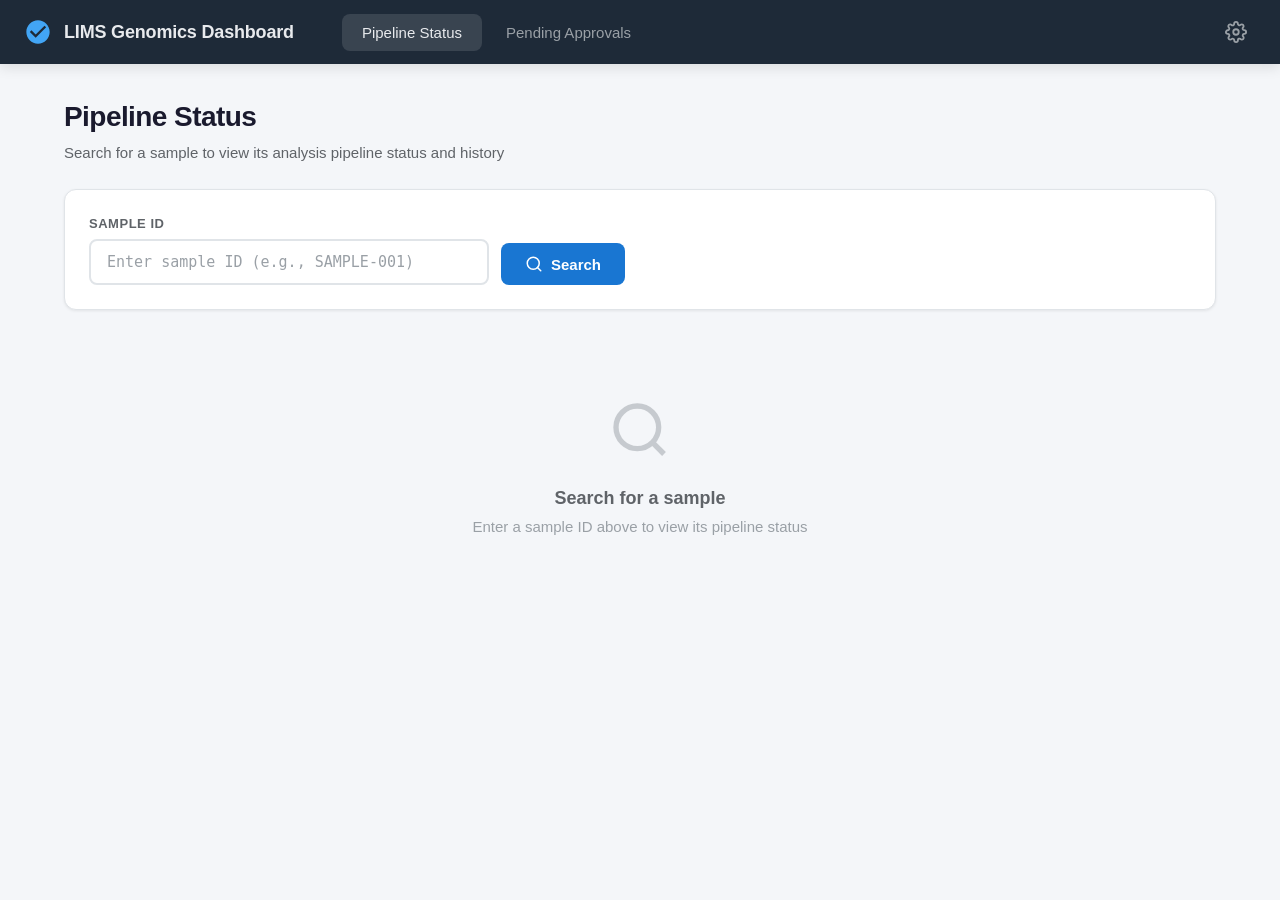
==== frontend/index.html @ cf2f7ed7 "Add LIMS orchestration, frontend dashboard, and CloudFront deployment - Add LimsOrchestrationStack: " ====
<!DOCTYPE html>
<html lang="en">
<head>
    <meta charset="UTF-8">
    <meta name="viewport" content="width=device-width, initial-scale=1.0">
    <meta name="description" content="LIMS Genomics Dashboard - Pipeline Status and Approvals Management">
    <title>LIMS Genomics Dashboard</title>
    <link rel="stylesheet" href="styles.css">
    <link rel="icon" href="data:image/svg+xml,<svg xmlns='http://www.w3.org/2000/svg' viewBox='0 0 100 100'><text y='.9em' font-size='90'>🧬</text></svg>">
</head>
<body>
    <!-- Navigation -->
    <nav class="nav">
        <div class="nav-brand">
            <svg viewBox="0 0 24 24" fill="currentColor">
                <path d="M12 2C6.48 2 2 6.48 2 12s4.48 10 10 10 10-4.48 10-10S17.52 2 12 2zm-2 15l-5-5 1.41-1.41L10 14.17l7.59-7.59L19 8l-9 9z"/>
            </svg>
            <span>LIMS Genomics Dashboard</span>
        </div>

        <div class="nav-items">
            <button class="nav-item active" data-view="status">Pipeline Status</button>
            <button class="nav-item" data-view="approvals">Pending Approvals</button>
        </div>

        <div class="nav-actions">
            <button class="icon-btn" id="settings-btn" title="Settings">
                <svg viewBox="0 0 24 24" fill="none" stroke="currentColor" stroke-width="2" stroke-linecap="round" stroke-linejoin="round">
                    <circle cx="12" cy="12" r="3"/>
                    <path d="M19.4 15a1.65 1.65 0 0 0 .33 1.82l.06.06a2 2 0 0 1 0 2.83 2 2 0 0 1-2.83 0l-.06-.06a1.65 1.65 0 0 0-1.82-.33 1.65 1.65 0 0 0-1 1.51V21a2 2 0 0 1-2 2 2 2 0 0 1-2-2v-.09A1.65 1.65 0 0 0 9 19.4a1.65 1.65 0 0 0-1.82.33l-.06.06a2 2 0 0 1-2.83 0 2 2 0 0 1 0-2.83l.06-.06a1.65 1.65 0 0 0 .33-1.82 1.65 1.65 0 0 0-1.51-1H3a2 2 0 0 1-2-2 2 2 0 0 1 2-2h.09A1.65 1.65 0 0 0 4.6 9a1.65 1.65 0 0 0-.33-1.82l-.06-.06a2 2 0 0 1 0-2.83 2 2 0 0 1 2.83 0l.06.06a1.65 1.65 0 0 0 1.82.33H9a1.65 1.65 0 0 0 1-1.51V3a2 2 0 0 1 2-2 2 2 0 0 1 2 2v.09a1.65 1.65 0 0 0 1 1.51 1.65 1.65 0 0 0 1.82-.33l.06-.06a2 2 0 0 1 2.83 0 2 2 0 0 1 0 2.83l-.06.06a1.65 1.65 0 0 0-.33 1.82V9a1.65 1.65 0 0 0 1.51 1H21a2 2 0 0 1 2 2 2 2 0 0 1-2 2h-.09a1.65 1.65 0 0 0-1.51 1z"/>
                </svg>
            </button>
        </div>
    </nav>

    <!-- Main Content -->
    <main class="main">
        <!-- Pipeline Status View -->
        <div class="view active" id="status-view">
            <div class="view-header">
                <h1 class="view-title">Pipeline Status</h1>
                <p class="view-subtitle">Search for a sample to view its analysis pipeline status and history</p>
            </div>

            <div class="search-section">
                <form class="search-form" id="search-form">
                    <div class="form-group">
                        <label class="form-label" for="sample-id">Sample ID</label>
                        <input
                            type="text"
                            class="form-input"
                            id="sample-id"
                            placeholder="Enter sample ID (e.g., SAMPLE-001)"
                            autocomplete="off"
                        >
                    </div>
                    <button type="submit" class="btn btn-primary">
                        <svg width="18" height="18" viewBox="0 0 24 24" fill="none" stroke="currentColor" stroke-width="2" stroke-linecap="round" stroke-linejoin="round">
                            <circle cx="11" cy="11" r="8"/>
                            <path d="M21 21l-4.35-4.35"/>
                        </svg>
                        Search
                    </button>
                </form>
            </div>

            <div id="search-results">
                <div class="empty-state">
                    <svg viewBox="0 0 24 24" fill="none" stroke="currentColor" stroke-width="2">
                        <circle cx="11" cy="11" r="8"/>
                        <path d="M21 21l-4.35-4.35"/>
                    </svg>
                    <p class="empty-state-title">Search for a sample</p>
                    <p class="empty-state-text">Enter a sample ID above to view its pipeline status</p>
                </div>
            </div>
        </div>

        <!-- Pending Approvals View -->
        <div class="view" id="approvals-view">
            <div class="view-header">
                <h1 class="view-title">Pending Approvals</h1>
                <p class="view-subtitle">Review and approve samples awaiting authorization</p>
            </div>

            <div id="approvals-list">
                <div class="loading-state">
                    <div class="spinner"></div>
                    <p class="loading-text">Loading pending approvals...</p>
                </div>
            </div>
        </div>
    </main>

    <!-- Settings Modal -->
    <div class="modal-backdrop" id="settings-modal">
        <div class="modal">
            <div class="modal-header">
                <h2 class="modal-title">Settings</h2>
                <button class="modal-close" type="button" aria-label="Close">
                    <svg width="20" height="20" viewBox="0 0 24 24" fill="none" stroke="currentColor" stroke-width="2" stroke-linecap="round" stroke-linejoin="round">
                        <line x1="18" y1="6" x2="6" y2="18"/>
                        <line x1="6" y1="6" x2="18" y2="18"/>
                    </svg>
                </button>
            </div>
            <form id="settings-form">
                <div class="modal-body">
                    <div class="form-group">
                        <label class="form-label" for="api-url">API URL</label>
                        <input
                            type="url"
                            class="form-input"
                            id="api-url"
                            placeholder="https://api.example.com"
                        >
                    </div>
                    <div class="form-group">
                        <label class="form-label" for="api-key">API Key</label>
                        <input
                            type="password"
                            class="form-input"
                            id="api-key"
                            placeholder="Enter your API key"
                        >
                    </div>
                </div>
                <div class="modal-footer">
                    <button type="button" class="btn btn-secondary" data-dismiss="modal">Cancel</button>
                    <button type="submit" class="btn btn-primary">Save Settings</button>
                </div>
            </form>
        </div>
    </div>

    <!-- Approval Modal -->
    <div class="modal-backdrop" id="approval-modal">
        <div class="modal">
            <div class="modal-header">
                <h2 class="modal-title">Approve Sample</h2>
                <button class="modal-close" type="button" aria-label="Close">
                    <svg width="20" height="20" viewBox="0 0 24 24" fill="none" stroke="currentColor" stroke-width="2" stroke-linecap="round" stroke-linejoin="round">
                        <line x1="18" y1="6" x2="6" y2="18"/>
                        <line x1="6" y1="6" x2="18" y2="18"/>
                    </svg>
                </button>
            </div>
            <form id="approval-form">
                <div class="modal-body">
                    <p style="margin-bottom: 16px; color: var(--text-secondary);">
                        Sample ID: <strong id="approval-sample-id" style="color: var(--text-primary); font-family: var(--font-mono);"></strong>
                    </p>
                    <div class="form-group">
                        <label class="form-label" for="approver-name">Your Name *</label>
                        <input
                            type="text"
                            class="form-input"
                            id="approver-name"
                            placeholder="Enter your name"
                            required
                        >
                    </div>
                    <div class="form-group">
                        <label class="form-label" for="approval-reason">Reason (Optional)</label>
                        <textarea
                            class="form-textarea"
                            id="approval-reason"
                            placeholder="Enter reason for approval or rejection..."
                        ></textarea>
                    </div>
                </div>
                <div class="modal-footer">
                    <button type="button" class="btn btn-secondary" data-dismiss="modal">Cancel</button>
                    <button type="submit" class="btn btn-success" id="approval-submit-btn">Approve</button>
                </div>
            </form>
        </div>
    </div>

    <!-- Toast Container -->
    <div class="toast-container" id="toast-container"></div>

    <!-- Scripts -->
    <script src="config.js"></script>
    <script src="api.js"></script>
    <script src="app.js"></script>
</body>
</html>
---- frontend/styles.css ----
/* LIMS Genomics Dashboard - Styles */

:root {
    /* Core palette */
    --primary: #1976d2;
    --primary-dark: #1565c0;
    --primary-light: #42a5f5;
    --success: #4caf50;
    --success-light: #81c784;
    --danger: #e53935;
    --danger-light: #ef5350;
    --warning: #ff9800;
    --warning-light: #ffb74d;
    --info: #2196f3;

    /* Neutrals */
    --nav-bg: #1e2a38;
    --nav-text: #e8eaed;
    --body-bg: #f4f6f9;
    --card-bg: #ffffff;
    --text-primary: #1a1a2e;
    --text-secondary: #5f6368;
    --text-muted: #9aa0a6;
    --border-color: #e0e4e8;
    --divider: #eef0f2;

    /* Shadows */
    --shadow-sm: 0 1px 3px rgba(0, 0, 0, 0.08);
    --shadow-md: 0 4px 12px rgba(0, 0, 0, 0.1);
    --shadow-lg: 0 8px 24px rgba(0, 0, 0, 0.12);

    /* Spacing */
    --radius-sm: 4px;
    --radius-md: 8px;
    --radius-lg: 12px;

    /* Typography */
    --font-family: 'Segoe UI', -apple-system, BlinkMacSystemFont, sans-serif;
    --font-mono: 'SF Mono', 'Consolas', 'Monaco', monospace;
}

*, *::before, *::after {
    box-sizing: border-box;
    margin: 0;
    padding: 0;
}

html {
    font-size: 16px;
    -webkit-font-smoothing: antialiased;
    -moz-osx-font-smoothing: grayscale;
}

body {
    font-family: var(--font-family);
    background: var(--body-bg);
    color: var(--text-primary);
    line-height: 1.5;
    min-height: 100vh;
}

/* Navigation */
.nav {
    background: var(--nav-bg);
    padding: 0 24px;
    display: flex;
    align-items: center;
    height: 64px;
    position: sticky;
    top: 0;
    z-index: 100;
    box-shadow: var(--shadow-md);
}

.nav-brand {
    display: flex;
    align-items: center;
    gap: 12px;
    color: var(--nav-text);
    font-weight: 600;
    font-size: 1.125rem;
    letter-spacing: -0.01em;
    margin-right: 48px;
}

.nav-brand svg {
    width: 28px;
    height: 28px;
    fill: var(--primary-light);
}

.nav-items {
    display: flex;
    gap: 4px;
    flex: 1;
}

.nav-item {
    padding: 10px 20px;
    color: var(--text-muted);
    background: transparent;
    border: none;
    border-radius: var(--radius-md);
    cursor: pointer;
    font-size: 0.9375rem;
    font-weight: 500;
    transition: all 0.2s ease;
    font-family: inherit;
}

.nav-item:hover {
    color: var(--nav-text);
    background: rgba(255, 255, 255, 0.08);
}

.nav-item.active {
    color: var(--nav-text);
    background: rgba(255, 255, 255, 0.12);
}

.nav-actions {
    display: flex;
    align-items: center;
    gap: 8px;
}

.icon-btn {
    width: 40px;
    height: 40px;
    display: flex;
    align-items: center;
    justify-content: center;
    background: transparent;
    border: none;
    border-radius: var(--radius-md);
    cursor: pointer;
    color: var(--text-muted);
    transition: all 0.2s ease;
}

.icon-btn:hover {
    background: rgba(255, 255, 255, 0.08);
    color: var(--nav-text);
}

.icon-btn svg {
    width: 22px;
    height: 22px;
}

/* Main content */
.main {
    max-width: 1200px;
    margin: 0 auto;
    padding: 32px 24px;
}

.view {
    display: none;
    animation: fadeIn 0.3s ease;
}

.view.active {
    display: block;
}

@keyframes fadeIn {
    from { opacity: 0; transform: translateY(8px); }
    to { opacity: 1; transform: translateY(0); }
}

/* View header */
.view-header {
    margin-bottom: 24px;
}

.view-title {
    font-size: 1.75rem;
    font-weight: 600;
    color: var(--text-primary);
    margin-bottom: 4px;
    letter-spacing: -0.02em;
}

.view-subtitle {
    color: var(--text-secondary);
    font-size: 0.9375rem;
}

/* Search section */
.search-section {
    background: var(--card-bg);
    border-radius: var(--radius-lg);
    padding: 24px;
    box-shadow: var(--shadow-sm);
    border: 1px solid var(--border-color);
    margin-bottom: 24px;
}

.search-form {
    display: flex;
    gap: 12px;
    align-items: flex-end;
}

.form-group {
    flex: 1;
    max-width: 400px;
}

.form-label {
    display: block;
    font-size: 0.8125rem;
    font-weight: 600;
    color: var(--text-secondary);
    margin-bottom: 6px;
    text-transform: uppercase;
    letter-spacing: 0.04em;
}

.form-input {
    width: 100%;
    padding: 12px 16px;
    font-size: 0.9375rem;
    font-family: var(--font-mono);
    border: 2px solid var(--border-color);
    border-radius: var(--radius-md);
    background: var(--card-bg);
    color: var(--text-primary);
    transition: all 0.2s ease;
}

.form-input:focus {
    outline: none;
    border-color: var(--primary);
    box-shadow: 0 0 0 3px rgba(25, 118, 210, 0.1);
}

.form-input::placeholder {
    color: var(--text-muted);
}

/* Buttons */
.btn {
    display: inline-flex;
    align-items: center;
    justify-content: center;
    gap: 8px;
    padding: 12px 24px;
    font-size: 0.9375rem;
    font-weight: 600;
    font-family: inherit;
    border: none;
    border-radius: var(--radius-md);
    cursor: pointer;
    transition: all 0.2s ease;
    white-space: nowrap;
}

.btn-primary {
    background: var(--primary);
    color: white;
}

.btn-primary:hover {
    background: var(--primary-dark);
    transform: translateY(-1px);
    box-shadow: var(--shadow-md);
}

.btn-success {
    background: var(--success);
    color: white;
}

.btn-success:hover {
    background: #43a047;
}

.btn-danger {
    background: var(--danger);
    color: white;
}

.btn-danger:hover {
    background: #d32f2f;
}

.btn-secondary {
    background: var(--divider);
    color: var(--text-secondary);
}

.btn-secondary:hover {
    background: var(--border-color);
}

.btn-sm {
    padding: 8px 16px;
    font-size: 0.875rem;
}

.btn:disabled {
    opacity: 0.6;
    cursor: not-allowed;
    transform: none;
}

/* Cards */
.card {
    background: var(--card-bg);
    border-radius: var(--radius-lg);
    box-shadow: var(--shadow-sm);
    border: 1px solid var(--border-color);
    overflow: hidden;
}

.card-header {
    padding: 20px 24px;
    border-bottom: 1px solid var(--divider);
    display: flex;
    align-items: center;
    justify-content: space-between;
}

.card-title {
    font-size: 1rem;
    font-weight: 600;
    color: var(--text-primary);
}

.card-body {
    padding: 24px;
}

/* Status result card */
.result-card {
    background: var(--card-bg);
    border-radius: var(--radius-lg);
    box-shadow: var(--shadow-md);
    border: 1px solid var(--border-color);
    overflow: hidden;
}

.result-header {
    padding: 24px;
    background: linear-gradient(135deg, var(--nav-bg) 0%, #2d3a4a 100%);
    color: white;
}

.result-sample-id {
    font-family: var(--font-mono);
    font-size: 1.25rem;
    font-weight: 600;
    margin-bottom: 4px;
}

.result-meta {
    font-size: 0.875rem;
    color: rgba(255, 255, 255, 0.7);
}

.result-body {
    padding: 24px;
}

/* Status badges */
.badge {
    display: inline-flex;
    align-items: center;
    padding: 4px 12px;
    font-size: 0.75rem;
    font-weight: 600;
    text-transform: uppercase;
    letter-spacing: 0.04em;
    border-radius: 100px;
}

.badge-completed,
.badge-approved {
    background: rgba(76, 175, 80, 0.12);
    color: var(--success);
}

.badge-running {
    background: rgba(33, 150, 243, 0.12);
    color: var(--info);
}

.badge-awaiting_approval {
    background: rgba(255, 152, 0, 0.12);
    color: var(--warning);
}

.badge-failed,
.badge-rejected {
    background: rgba(229, 57, 53, 0.12);
    color: var(--danger);
}

.badge-initialized {
    background: rgba(158, 158, 158, 0.12);
    color: var(--text-muted);
}

/* Timeline */
.timeline {
    position: relative;
    padding-left: 28px;
}

.timeline::before {
    content: '';
    position: absolute;
    left: 8px;
    top: 4px;
    bottom: 4px;
    width: 2px;
    background: var(--border-color);
    border-radius: 2px;
}

.timeline-item {
    position: relative;
    padding: 16px 0;
    border-bottom: 1px solid var(--divider);
}

.timeline-item:last-child {
    border-bottom: none;
}

.timeline-item::before {
    content: '';
    position: absolute;
    left: -24px;
    top: 22px;
    width: 12px;
    height: 12px;
    border-radius: 50%;
    background: var(--border-color);
    border: 2px solid var(--card-bg);
}

.timeline-item.status-completed::before,
.timeline-item.status-approved::before {
    background: var(--success);
}

.timeline-item.status-running::before {
    background: var(--info);
}

.timeline-item.status-awaiting_approval::before {
    background: var(--warning);
}

.timeline-item.status-failed::before,
.timeline-item.status-rejected::before {
    background: var(--danger);
}

.timeline-item.status-initialized::before {
    background: var(--text-muted);
}

.timeline-header {
    display: flex;
    align-items: center;
    gap: 12px;
    margin-bottom: 8px;
}

.timeline-step {
    font-weight: 600;
    color: var(--text-primary);
}

.timeline-time {
    font-size: 0.8125rem;
    color: var(--text-muted);
    font-family: var(--font-mono);
}

.timeline-details {
    font-size: 0.875rem;
    color: var(--text-secondary);
}

.timeline-details code {
    font-family: var(--font-mono);
    font-size: 0.8125rem;
    background: var(--divider);
    padding: 2px 6px;
    border-radius: var(--radius-sm);
}

/* Pending approvals grid */
.approvals-grid {
    display: grid;
    gap: 16px;
}

.approval-card {
    background: var(--card-bg);
    border-radius: var(--radius-lg);
    box-shadow: var(--shadow-sm);
    border: 1px solid var(--border-color);
    padding: 24px;
    display: flex;
    align-items: center;
    gap: 24px;
    transition: all 0.2s ease;
}

.approval-card:hover {
    box-shadow: var(--shadow-md);
    border-color: var(--primary-light);
}

.approval-info {
    flex: 1;
}

.approval-sample-id {
    font-family: var(--font-mono);
    font-size: 1.125rem;
    font-weight: 600;
    color: var(--text-primary);
    margin-bottom: 4px;
}

.approval-meta {
    font-size: 0.875rem;
    color: var(--text-secondary);
}

.approval-meta span {
    display: inline-block;
    margin-right: 16px;
}

.approval-actions {
    display: flex;
    gap: 8px;
}

/* Empty state */
.empty-state {
    text-align: center;
    padding: 64px 24px;
    color: var(--text-muted);
}

.empty-state svg {
    width: 64px;
    height: 64px;
    margin-bottom: 16px;
    opacity: 0.5;
}

.empty-state-title {
    font-size: 1.125rem;
    font-weight: 600;
    color: var(--text-secondary);
    margin-bottom: 4px;
}

.empty-state-text {
    font-size: 0.9375rem;
}

/* Modal */
.modal-backdrop {
    position: fixed;
    inset: 0;
    background: rgba(0, 0, 0, 0.5);
    backdrop-filter: blur(4px);
    display: flex;
    align-items: center;
    justify-content: center;
    z-index: 1000;
    opacity: 0;
    visibility: hidden;
    transition: all 0.2s ease;
}

.modal-backdrop.active {
    opacity: 1;
    visibility: visible;
}

.modal {
    background: var(--card-bg);
    border-radius: var(--radius-lg);
    box-shadow: var(--shadow-lg);
    width: 100%;
    max-width: 480px;
    margin: 24px;
    transform: scale(0.95) translateY(20px);
    transition: all 0.2s ease;
}

.modal-backdrop.active .modal {
    transform: scale(1) translateY(0);
}

.modal-header {
    padding: 24px 24px 0;
    display: flex;
    align-items: center;
    justify-content: space-between;
}

.modal-title {
    font-size: 1.25rem;
    font-weight: 600;
    color: var(--text-primary);
}

.modal-close {
    width: 32px;
    height: 32px;
    display: flex;
    align-items: center;
    justify-content: center;
    background: transparent;
    border: none;
    border-radius: var(--radius-md);
    cursor: pointer;
    color: var(--text-muted);
    transition: all 0.2s ease;
}

.modal-close:hover {
    background: var(--divider);
    color: var(--text-primary);
}

.modal-body {
    padding: 24px;
}

.modal-footer {
    padding: 0 24px 24px;
    display: flex;
    gap: 12px;
    justify-content: flex-end;
}

/* Form elements in modal */
.modal .form-group {
    max-width: none;
    margin-bottom: 16px;
}

.modal .form-group:last-child {
    margin-bottom: 0;
}

.form-textarea {
    width: 100%;
    padding: 12px 16px;
    font-size: 0.9375rem;
    font-family: inherit;
    border: 2px solid var(--border-color);
    border-radius: var(--radius-md);
    background: var(--card-bg);
    color: var(--text-primary);
    resize: vertical;
    min-height: 100px;
    transition: all 0.2s ease;
}

.form-textarea:focus {
    outline: none;
    border-color: var(--primary);
    box-shadow: 0 0 0 3px rgba(25, 118, 210, 0.1);
}

/* Loading spinner */
.spinner {
    width: 40px;
    height: 40px;
    border: 3px solid var(--border-color);
    border-top-color: var(--primary);
    border-radius: 50%;
    animation: spin 0.8s linear infinite;
}

@keyframes spin {
    to { transform: rotate(360deg); }
}

.loading-state {
    display: flex;
    flex-direction: column;
    align-items: center;
    justify-content: center;
    padding: 64px 24px;
    gap: 16px;
}

.loading-text {
    color: var(--text-muted);
    font-size: 0.9375rem;
}

/* Error message */
.error-message {
    background: rgba(229, 57, 53, 0.08);
    border: 1px solid rgba(229, 57, 53, 0.2);
    border-radius: var(--radius-md);
    padding: 16px;
    color: var(--danger);
    font-size: 0.9375rem;
}

/* Toast notifications */
.toast-container {
    position: fixed;
    bottom: 24px;
    right: 24px;
    z-index: 1100;
    display: flex;
    flex-direction: column;
    gap: 8px;
}

.toast {
    background: var(--nav-bg);
    color: white;
    padding: 14px 20px;
    border-radius: var(--radius-md);
    box-shadow: var(--shadow-lg);
    font-size: 0.9375rem;
    animation: slideIn 0.3s ease;
    display: flex;
    align-items: center;
    gap: 12px;
}

.toast.success {
    border-left: 3px solid var(--success);
}

.toast.error {
    border-left: 3px solid var(--danger);
}

@keyframes slideIn {
    from {
        opacity: 0;
        transform: translateX(100%);
    }
    to {
        opacity: 1;
        transform: translateX(0);
    }
}

/* Responsive */
@media (max-width: 768px) {
    .nav {
        padding: 0 16px;
    }

    .nav-brand {
        margin-right: 16px;
        font-size: 1rem;
    }

    .nav-brand span {
        display: none;
    }

    .nav-item {
        padding: 8px 12px;
        font-size: 0.875rem;
    }

    .main {
        padding: 24px 16px;
    }

    .search-form {
        flex-direction: column;
        align-items: stretch;
    }

    .form-group {
        max-width: none;
    }

    .approval-card {
        flex-direction: column;
        align-items: stretch;
    }

    .approval-actions {
        justify-content: flex-end;
    }
}
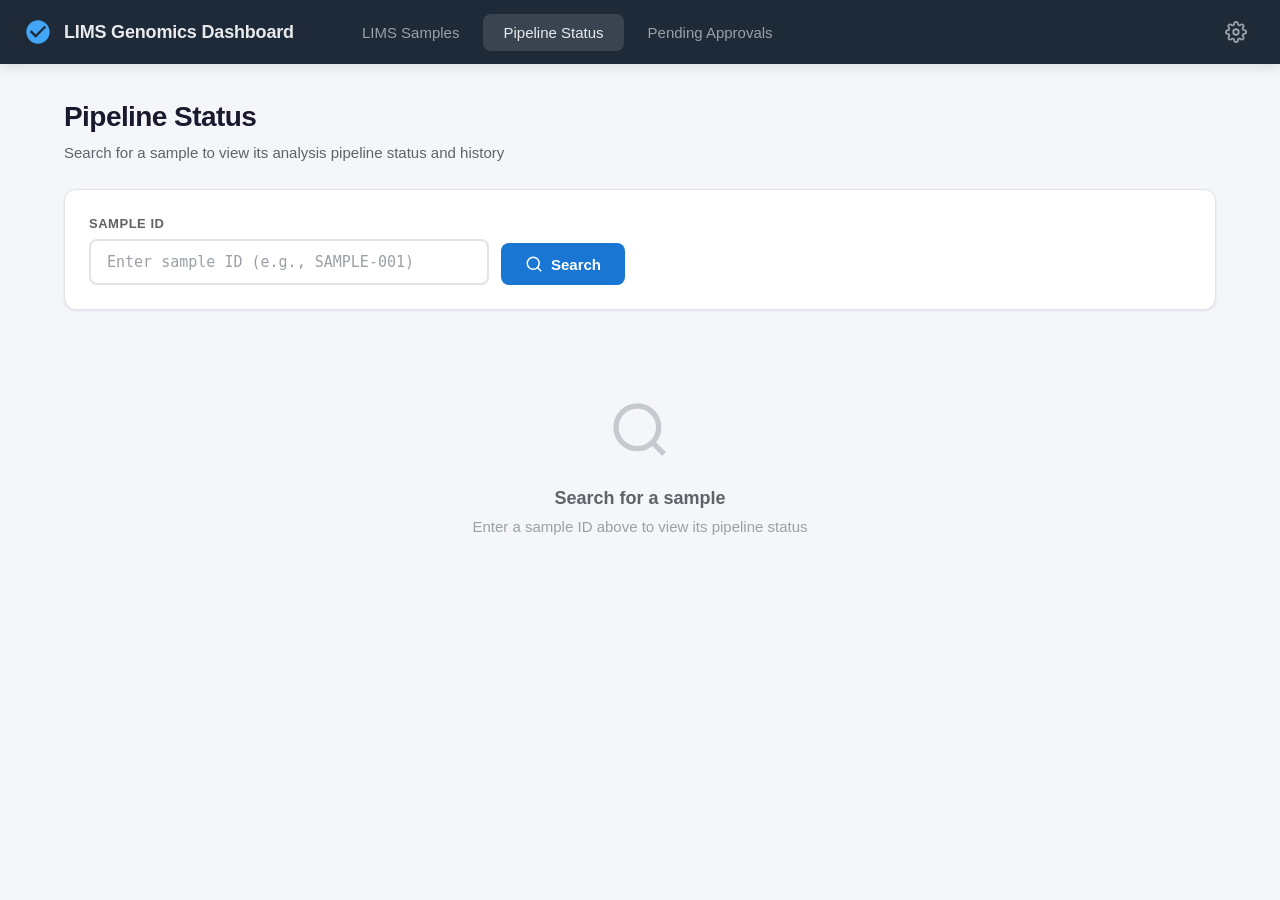
==== commit 94a7b2f2: "Add LIMS samples registry, fix status ordering, and add adaptive retry for HealthOmics quota - Add L" ====
--- a/frontend/index.html
+++ b/frontend/index.html
@@ -19,6 +19,7 @@
         </div>
 
         <div class="nav-items">
+            <button class="nav-item" data-view="samples">LIMS Samples</button>
             <button class="nav-item active" data-view="status">Pipeline Status</button>
             <button class="nav-item" data-view="approvals">Pending Approvals</button>
         </div>
@@ -35,6 +36,21 @@
 
     <!-- Main Content -->
     <main class="main">
+        <!-- LIMS Samples View -->
+        <div class="view" id="samples-view">
+            <div class="view-header">
+                <h1 class="view-title">LIMS Samples</h1>
+                <p class="view-subtitle">Registered samples from LIMS. Click "Run Pipeline" to start genomic analysis.</p>
+            </div>
+
+            <div id="samples-list">
+                <div class="loading-state">
+                    <div class="spinner"></div>
+                    <p class="loading-text">Loading samples...</p>
+                </div>
+            </div>
+        </div>
+
         <!-- Pipeline Status View -->
         <div class="view active" id="status-view">
             <div class="view-header">
--- a/frontend/styles.css
+++ b/frontend/styles.css
@@ -403,6 +403,44 @@
     color: var(--text-muted);
 }
 
+.badge-not_started {
+    background: rgba(158, 158, 158, 0.08);
+    color: var(--text-muted);
+    border: 1px dashed rgba(158, 158, 158, 0.3);
+}
+
+.badge-gatk_running,
+.badge-vep_running {
+    background: rgba(33, 150, 243, 0.12);
+    color: var(--info);
+}
+
+.badge-gatk_completed,
+.badge-vep_completed {
+    background: rgba(33, 150, 243, 0.08);
+    color: #1565c0;
+}
+
+.badge-completed_approved {
+    background: rgba(76, 175, 80, 0.12);
+    color: var(--success);
+}
+
+.badge-completed_rejected {
+    background: rgba(229, 57, 53, 0.12);
+    color: var(--danger);
+}
+
+.badge-workflow_failed {
+    background: rgba(229, 57, 53, 0.12);
+    color: var(--danger);
+}
+
+.badge-type {
+    background: rgba(103, 58, 183, 0.10);
+    color: #5e35b1;
+}
+
 /* Timeline */
 .timeline {
     position: relative;
@@ -759,6 +797,69 @@
     }
 }
 
+/* Samples Table */
+.samples-table-container {
+    overflow-x: auto;
+    background: var(--card-bg);
+    border-radius: var(--radius-lg);
+    box-shadow: var(--shadow-sm);
+    border: 1px solid var(--border-color);
+}
+
+.samples-table {
+    width: 100%;
+    border-collapse: collapse;
+    font-size: 0.9375rem;
+}
+
+.samples-table thead {
+    background: var(--body-bg);
+    border-bottom: 2px solid var(--border-color);
+}
+
+.samples-table th {
+    padding: 14px 16px;
+    text-align: left;
+    font-weight: 600;
+    font-size: 0.8125rem;
+    text-transform: uppercase;
+    letter-spacing: 0.04em;
+    color: var(--text-secondary);
+    white-space: nowrap;
+}
+
+.samples-table td {
+    padding: 14px 16px;
+    border-bottom: 1px solid var(--border-color);
+    color: var(--text-primary);
+}
+
+.samples-table tbody tr:last-child td {
+    border-bottom: none;
+}
+
+.samples-table tbody tr:hover {
+    background: rgba(25, 118, 210, 0.03);
+}
+
+.samples-table code {
+    font-size: 0.875rem;
+    font-weight: 600;
+}
+
+.desc-cell {
+    max-width: 220px;
+    overflow: hidden;
+    text-overflow: ellipsis;
+    white-space: nowrap;
+    color: var(--text-secondary);
+    font-size: 0.875rem;
+}
+
+.text-muted {
+    color: var(--text-muted);
+}
+
 /* Responsive */
 @media (max-width: 768px) {
     .nav {
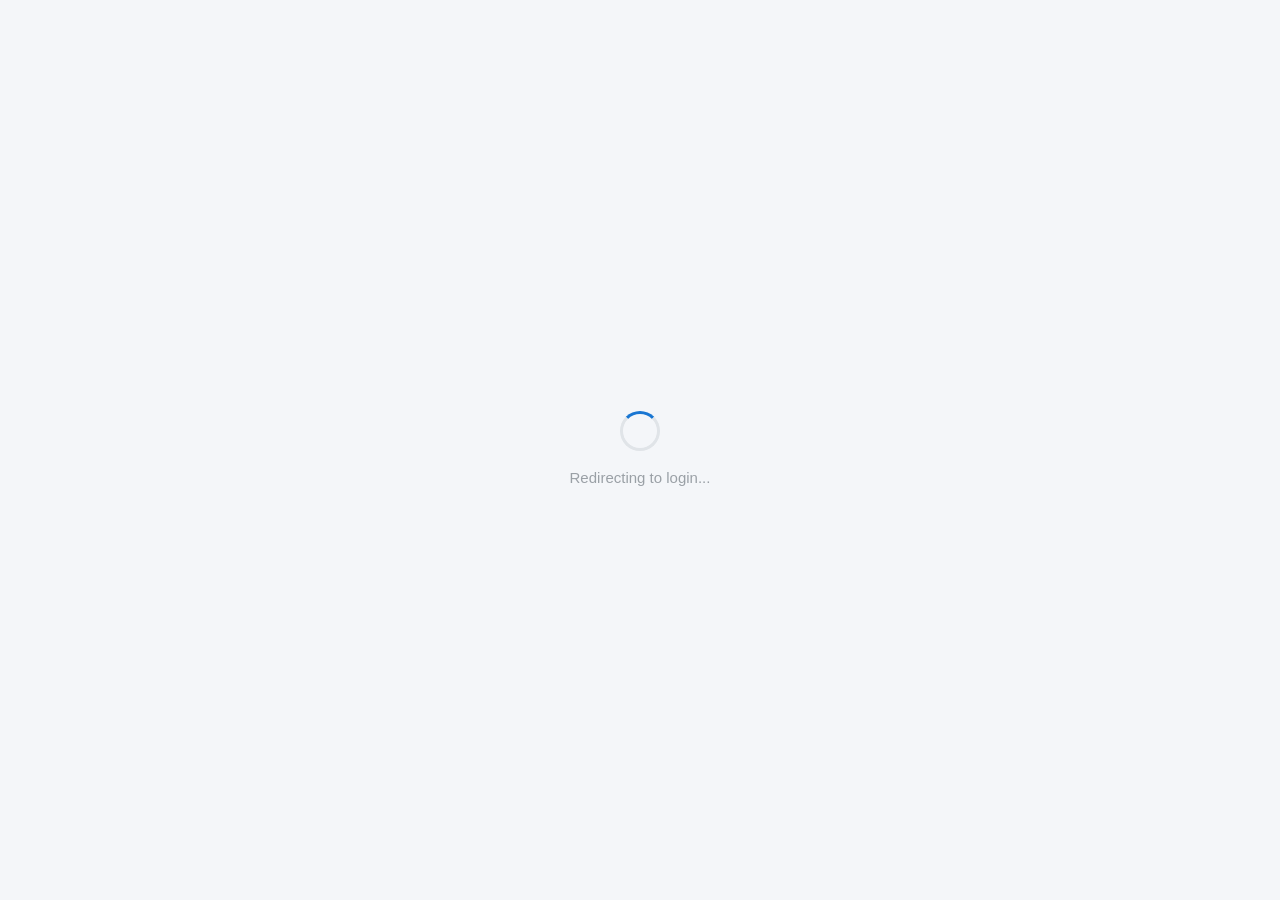
==== commit 95f1e4e5: "Prepare repository for public GitHub release Sanitize all deployment-specific values (account IDs, e" ====
--- a/frontend/index.html
+++ b/frontend/index.html
@@ -6,199 +6,24 @@
     <meta name="description" content="LIMS Genomics Dashboard - Pipeline Status and Approvals Management">
     <title>LIMS Genomics Dashboard</title>
     <link rel="stylesheet" href="styles.css">
-    <link rel="icon" href="data:image/svg+xml,<svg xmlns='http://www.w3.org/2000/svg' viewBox='0 0 100 100'><text y='.9em' font-size='90'>🧬</text></svg>">
+    <link rel="icon" href="data:image/svg+xml,<svg xmlns='http://www.w3.org/2000/svg' viewBox='0 0 100 100'><text y='.9em' font-size='90'>&#x1F9EC;</text></svg>">
 </head>
 <body>
-    <!-- Navigation -->
-    <nav class="nav">
-        <div class="nav-brand">
-            <svg viewBox="0 0 24 24" fill="currentColor">
-                <path d="M12 2C6.48 2 2 6.48 2 12s4.48 10 10 10 10-4.48 10-10S17.52 2 12 2zm-2 15l-5-5 1.41-1.41L10 14.17l7.59-7.59L19 8l-9 9z"/>
-            </svg>
-            <span>LIMS Genomics Dashboard</span>
-        </div>
-
-        <div class="nav-items">
-            <button class="nav-item" data-view="samples">LIMS Samples</button>
-            <button class="nav-item active" data-view="status">Pipeline Status</button>
-            <button class="nav-item" data-view="approvals">Pending Approvals</button>
-        </div>
-
-        <div class="nav-actions">
-            <button class="icon-btn" id="settings-btn" title="Settings">
-                <svg viewBox="0 0 24 24" fill="none" stroke="currentColor" stroke-width="2" stroke-linecap="round" stroke-linejoin="round">
-                    <circle cx="12" cy="12" r="3"/>
-                    <path d="M19.4 15a1.65 1.65 0 0 0 .33 1.82l.06.06a2 2 0 0 1 0 2.83 2 2 0 0 1-2.83 0l-.06-.06a1.65 1.65 0 0 0-1.82-.33 1.65 1.65 0 0 0-1 1.51V21a2 2 0 0 1-2 2 2 2 0 0 1-2-2v-.09A1.65 1.65 0 0 0 9 19.4a1.65 1.65 0 0 0-1.82.33l-.06.06a2 2 0 0 1-2.83 0 2 2 0 0 1 0-2.83l.06-.06a1.65 1.65 0 0 0 .33-1.82 1.65 1.65 0 0 0-1.51-1H3a2 2 0 0 1-2-2 2 2 0 0 1 2-2h.09A1.65 1.65 0 0 0 4.6 9a1.65 1.65 0 0 0-.33-1.82l-.06-.06a2 2 0 0 1 0-2.83 2 2 0 0 1 2.83 0l.06.06a1.65 1.65 0 0 0 1.82.33H9a1.65 1.65 0 0 0 1-1.51V3a2 2 0 0 1 2-2 2 2 0 0 1 2 2v.09a1.65 1.65 0 0 0 1 1.51 1.65 1.65 0 0 0 1.82-.33l.06-.06a2 2 0 0 1 2.83 0 2 2 0 0 1 0 2.83l-.06.06a1.65 1.65 0 0 0-.33 1.82V9a1.65 1.65 0 0 0 1.51 1H21a2 2 0 0 1 2 2 2 2 0 0 1-2 2h-.09a1.65 1.65 0 0 0-1.51 1z"/>
-                </svg>
-            </button>
-        </div>
-    </nav>
-
-    <!-- Main Content -->
-    <main class="main">
-        <!-- LIMS Samples View -->
-        <div class="view" id="samples-view">
-            <div class="view-header">
-                <h1 class="view-title">LIMS Samples</h1>
-                <p class="view-subtitle">Registered samples from LIMS. Click "Run Pipeline" to start genomic analysis.</p>
-            </div>
-
-            <div id="samples-list">
-                <div class="loading-state">
-                    <div class="spinner"></div>
-                    <p class="loading-text">Loading samples...</p>
-                </div>
-            </div>
-        </div>
-
-        <!-- Pipeline Status View -->
-        <div class="view active" id="status-view">
-            <div class="view-header">
-                <h1 class="view-title">Pipeline Status</h1>
-                <p class="view-subtitle">Search for a sample to view its analysis pipeline status and history</p>
-            </div>
-
-            <div class="search-section">
-                <form class="search-form" id="search-form">
-                    <div class="form-group">
-                        <label class="form-label" for="sample-id">Sample ID</label>
-                        <input
-                            type="text"
-                            class="form-input"
-                            id="sample-id"
-                            placeholder="Enter sample ID (e.g., SAMPLE-001)"
-                            autocomplete="off"
-                        >
-                    </div>
-                    <button type="submit" class="btn btn-primary">
-                        <svg width="18" height="18" viewBox="0 0 24 24" fill="none" stroke="currentColor" stroke-width="2" stroke-linecap="round" stroke-linejoin="round">
-                            <circle cx="11" cy="11" r="8"/>
-                            <path d="M21 21l-4.35-4.35"/>
-                        </svg>
-                        Search
-                    </button>
-                </form>
-            </div>
-
-            <div id="search-results">
-                <div class="empty-state">
-                    <svg viewBox="0 0 24 24" fill="none" stroke="currentColor" stroke-width="2">
-                        <circle cx="11" cy="11" r="8"/>
-                        <path d="M21 21l-4.35-4.35"/>
-                    </svg>
-                    <p class="empty-state-title">Search for a sample</p>
-                    <p class="empty-state-text">Enter a sample ID above to view its pipeline status</p>
-                </div>
-            </div>
-        </div>
-
-        <!-- Pending Approvals View -->
-        <div class="view" id="approvals-view">
-            <div class="view-header">
-                <h1 class="view-title">Pending Approvals</h1>
-                <p class="view-subtitle">Review and approve samples awaiting authorization</p>
-            </div>
-
-            <div id="approvals-list">
-                <div class="loading-state">
-                    <div class="spinner"></div>
-                    <p class="loading-text">Loading pending approvals...</p>
-                </div>
-            </div>
-        </div>
-    </main>
-
-    <!-- Settings Modal -->
-    <div class="modal-backdrop" id="settings-modal">
-        <div class="modal">
-            <div class="modal-header">
-                <h2 class="modal-title">Settings</h2>
-                <button class="modal-close" type="button" aria-label="Close">
-                    <svg width="20" height="20" viewBox="0 0 24 24" fill="none" stroke="currentColor" stroke-width="2" stroke-linecap="round" stroke-linejoin="round">
-                        <line x1="18" y1="6" x2="6" y2="18"/>
-                        <line x1="6" y1="6" x2="18" y2="18"/>
-                    </svg>
-                </button>
-            </div>
-            <form id="settings-form">
-                <div class="modal-body">
-                    <div class="form-group">
-                        <label class="form-label" for="api-url">API URL</label>
-                        <input
-                            type="url"
-                            class="form-input"
-                            id="api-url"
-                            placeholder="https://api.example.com"
-                        >
-                    </div>
-                    <div class="form-group">
-                        <label class="form-label" for="api-key">API Key</label>
-                        <input
-                            type="password"
-                            class="form-input"
-                            id="api-key"
-                            placeholder="Enter your API key"
-                        >
-                    </div>
-                </div>
-                <div class="modal-footer">
-                    <button type="button" class="btn btn-secondary" data-dismiss="modal">Cancel</button>
-                    <button type="submit" class="btn btn-primary">Save Settings</button>
-                </div>
-            </form>
-        </div>
+    <div class="loading-state" style="min-height: 100vh;">
+        <div class="spinner"></div>
+        <p class="loading-text">Redirecting to login...</p>
     </div>
-
-    <!-- Approval Modal -->
-    <div class="modal-backdrop" id="approval-modal">
-        <div class="modal">
-            <div class="modal-header">
-                <h2 class="modal-title">Approve Sample</h2>
-                <button class="modal-close" type="button" aria-label="Close">
-                    <svg width="20" height="20" viewBox="0 0 24 24" fill="none" stroke="currentColor" stroke-width="2" stroke-linecap="round" stroke-linejoin="round">
-                        <line x1="18" y1="6" x2="6" y2="18"/>
-                        <line x1="6" y1="6" x2="18" y2="18"/>
-                    </svg>
-                </button>
-            </div>
-            <form id="approval-form">
-                <div class="modal-body">
-                    <p style="margin-bottom: 16px; color: var(--text-secondary);">
-                        Sample ID: <strong id="approval-sample-id" style="color: var(--text-primary); font-family: var(--font-mono);"></strong>
-                    </p>
-                    <div class="form-group">
-                        <label class="form-label" for="approver-name">Your Name *</label>
-                        <input
-                            type="text"
-                            class="form-input"
-                            id="approver-name"
-                            placeholder="Enter your name"
-                            required
-                        >
-                    </div>
-                    <div class="form-group">
-                        <label class="form-label" for="approval-reason">Reason (Optional)</label>
-                        <textarea
-                            class="form-textarea"
-                            id="approval-reason"
-                            placeholder="Enter reason for approval or rejection..."
-                        ></textarea>
-                    </div>
-                </div>
-                <div class="modal-footer">
-                    <button type="button" class="btn btn-secondary" data-dismiss="modal">Cancel</button>
-                    <button type="submit" class="btn btn-success" id="approval-submit-btn">Approve</button>
-                </div>
-            </form>
-        </div>
-    </div>
-
-    <!-- Toast Container -->
-    <div class="toast-container" id="toast-container"></div>
 
     <!-- Scripts -->
     <script src="config.js"></script>
-    <script src="api.js"></script>
-    <script src="app.js"></script>
+    <script src="shared/ui.js"></script>
+    <script src="shared/auth.js"></script>
+    <script>
+        // Check if logged in -> redirect to samples.html
+        // Otherwise -> redirect to Cognito Hosted UI
+        document.addEventListener('DOMContentLoaded', () => {
+            Auth.init();
+        });
+    </script>
 </body>
 </html>
